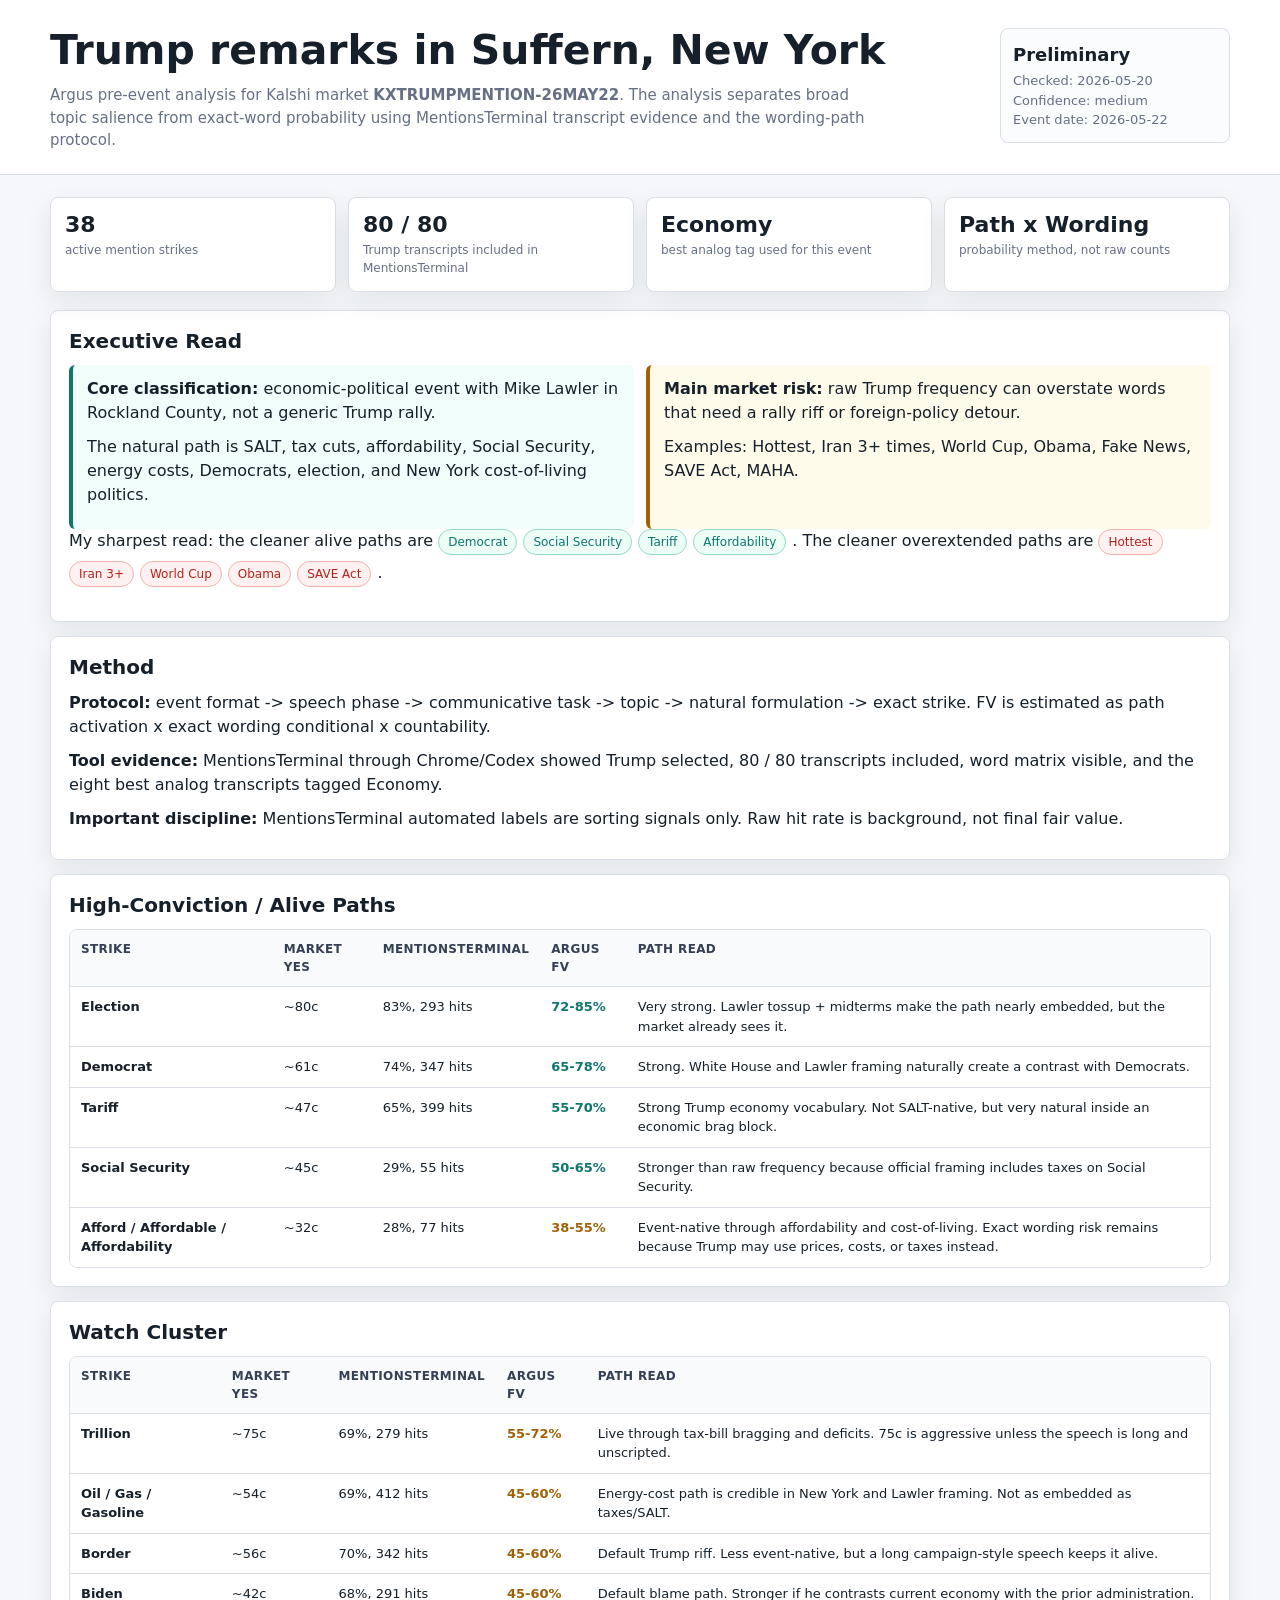
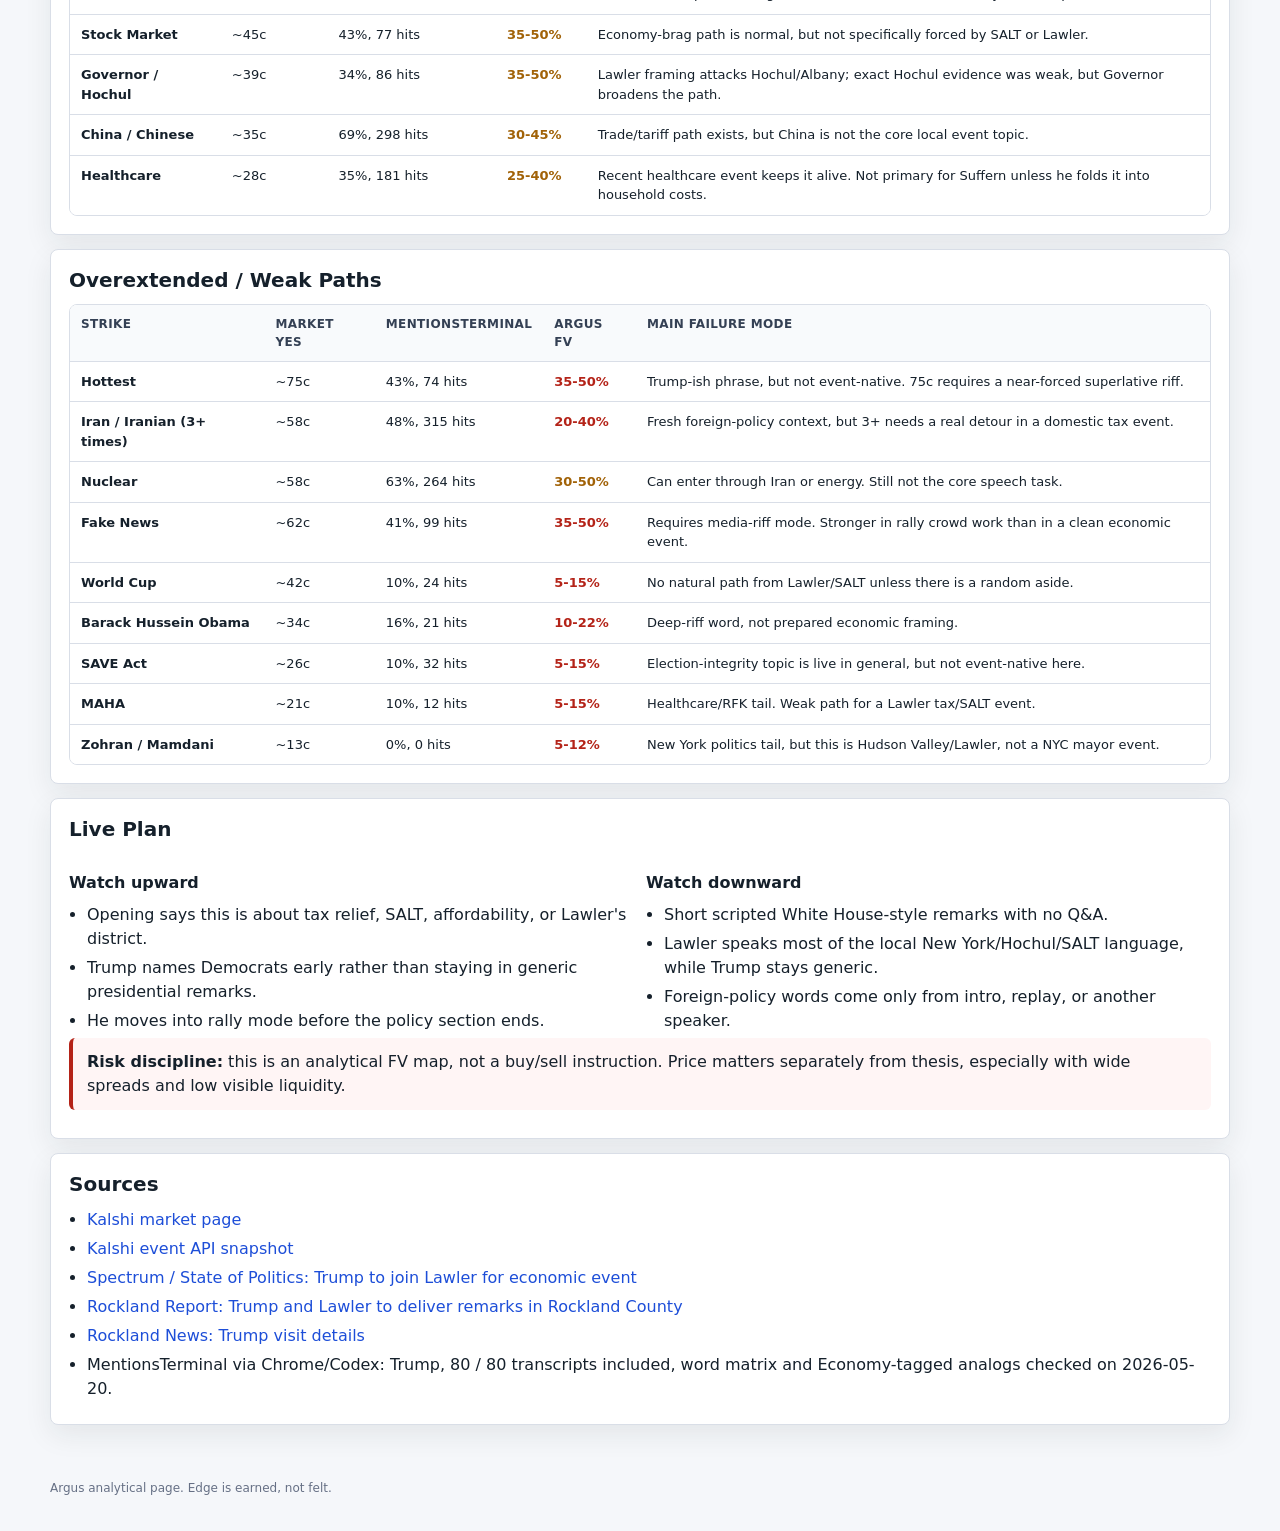
==== site/Trump/index.html @ b866eeb0 "Add Trump mention market analysis page" ====
<!doctype html>
<html lang="ru">
<head>
  <meta charset="utf-8" />
  <meta name="viewport" content="width=device-width, initial-scale=1" />
  <title>Argus - Trump Suffern Mention Market</title>
  <style>
    :root {
      --bg: #f5f7fa;
      --panel: #ffffff;
      --ink: #15202b;
      --muted: #667085;
      --line: #d9dee7;
      --soft: #edf2f7;
      --green: #0f766e;
      --red: #b42318;
      --amber: #a16207;
      --blue: #1d4ed8;
      --shadow: 0 10px 28px rgba(21, 32, 43, 0.08);
    }
    * { box-sizing: border-box; }
    body {
      margin: 0;
      background: var(--bg);
      color: var(--ink);
      font-family: Inter, ui-sans-serif, system-ui, -apple-system, BlinkMacSystemFont, "Segoe UI", sans-serif;
      line-height: 1.5;
    }
    header {
      border-bottom: 1px solid var(--line);
      background: #ffffff;
    }
    .wrap {
      width: min(1180px, calc(100% - 32px));
      margin: 0 auto;
    }
    .hero {
      padding: 28px 0 22px;
      display: grid;
      grid-template-columns: minmax(0, 1fr) auto;
      gap: 20px;
      align-items: start;
    }
    h1 {
      margin: 0;
      font-size: clamp(26px, 3.2vw, 42px);
      line-height: 1.08;
      letter-spacing: 0;
    }
    .subtitle {
      margin: 12px 0 0;
      color: var(--muted);
      max-width: 830px;
      font-size: 15px;
    }
    .stamp {
      min-width: 230px;
      border: 1px solid var(--line);
      border-radius: 8px;
      padding: 12px;
      background: #fbfcfe;
      font-size: 13px;
      color: var(--muted);
    }
    .stamp strong {
      display: block;
      color: var(--ink);
      font-size: 18px;
      margin-bottom: 3px;
    }
    main {
      padding: 22px 0 40px;
    }
    .grid {
      display: grid;
      grid-template-columns: repeat(4, minmax(0, 1fr));
      gap: 12px;
      margin-bottom: 18px;
    }
    .metric {
      background: var(--panel);
      border: 1px solid var(--line);
      border-radius: 8px;
      padding: 14px;
      box-shadow: var(--shadow);
      min-width: 0;
    }
    .metric strong {
      display: block;
      font-size: 22px;
      line-height: 1.15;
    }
    .metric span {
      display: block;
      margin-top: 4px;
      color: var(--muted);
      font-size: 12px;
    }
    section {
      background: var(--panel);
      border: 1px solid var(--line);
      border-radius: 8px;
      box-shadow: var(--shadow);
      padding: 18px;
      margin: 14px 0;
    }
    h2 {
      margin: 0 0 12px;
      font-size: 20px;
      line-height: 1.2;
      letter-spacing: 0;
    }
    h3 {
      margin: 18px 0 8px;
      font-size: 16px;
      letter-spacing: 0;
    }
    p { margin: 0 0 10px; }
    .read {
      display: grid;
      grid-template-columns: 1fr 1fr;
      gap: 12px;
    }
    .callout {
      border-left: 4px solid var(--green);
      background: #f0fdfa;
      padding: 12px 14px;
      border-radius: 6px;
    }
    .warning {
      border-left-color: var(--amber);
      background: #fffbeb;
    }
    .risk {
      border-left-color: var(--red);
      background: #fff5f5;
    }
    .tag {
      display: inline-flex;
      align-items: center;
      border-radius: 999px;
      border: 1px solid var(--line);
      background: #f8fafc;
      padding: 3px 9px;
      font-size: 12px;
      color: var(--muted);
      margin: 0 6px 6px 0;
      white-space: nowrap;
    }
    .tag.green { color: var(--green); border-color: #99d6cc; background: #ecfdf5; }
    .tag.red { color: var(--red); border-color: #f0b4ad; background: #fff1f1; }
    .tag.amber { color: var(--amber); border-color: #e6c56c; background: #fffbeb; }
    .table-wrap {
      overflow-x: auto;
      border: 1px solid var(--line);
      border-radius: 8px;
    }
    table {
      width: 100%;
      border-collapse: collapse;
      min-width: 860px;
      background: #fff;
    }
    th, td {
      padding: 10px 11px;
      border-bottom: 1px solid var(--line);
      text-align: left;
      vertical-align: top;
      font-size: 13px;
    }
    th {
      background: #f8fafc;
      color: #344054;
      font-size: 12px;
      text-transform: uppercase;
      letter-spacing: 0.03em;
    }
    tr:last-child td { border-bottom: 0; }
    .num { white-space: nowrap; font-variant-numeric: tabular-nums; }
    .status-strong { color: var(--green); font-weight: 700; }
    .status-watch { color: var(--amber); font-weight: 700; }
    .status-weak { color: var(--red); font-weight: 700; }
    ul {
      margin: 8px 0 0 18px;
      padding: 0;
    }
    li { margin: 5px 0; }
    a { color: var(--blue); text-decoration: none; }
    a:hover { text-decoration: underline; }
    footer {
      color: var(--muted);
      font-size: 12px;
      padding: 0 0 34px;
    }
    @media (max-width: 860px) {
      .hero, .read { grid-template-columns: 1fr; }
      .grid { grid-template-columns: repeat(2, minmax(0, 1fr)); }
      .stamp { min-width: 0; }
    }
    @media (max-width: 520px) {
      .wrap { width: min(100% - 22px, 1180px); }
      .grid { grid-template-columns: 1fr; }
      section { padding: 14px; }
      th, td { padding: 9px; }
    }
  </style>
</head>
<body>
  <header>
    <div class="wrap hero">
      <div>
        <h1>Trump remarks in Suffern, New York</h1>
        <p class="subtitle">Argus pre-event analysis for Kalshi market <strong>KXTRUMPMENTION-26MAY22</strong>. The analysis separates broad topic salience from exact-word probability using MentionsTerminal transcript evidence and the wording-path protocol.</p>
      </div>
      <div class="stamp">
        <strong>Preliminary</strong>
        Checked: 2026-05-20<br />
        Confidence: medium<br />
        Event date: 2026-05-22
      </div>
    </div>
  </header>

  <main class="wrap">
    <div class="grid">
      <div class="metric"><strong>38</strong><span>active mention strikes</span></div>
      <div class="metric"><strong>80 / 80</strong><span>Trump transcripts included in MentionsTerminal</span></div>
      <div class="metric"><strong>Economy</strong><span>best analog tag used for this event</span></div>
      <div class="metric"><strong>Path x Wording</strong><span>probability method, not raw counts</span></div>
    </div>

    <section>
      <h2>Executive Read</h2>
      <div class="read">
        <div class="callout">
          <p><strong>Core classification:</strong> economic-political event with Mike Lawler in Rockland County, not a generic Trump rally.</p>
          <p>The natural path is SALT, tax cuts, affordability, Social Security, energy costs, Democrats, election, and New York cost-of-living politics.</p>
        </div>
        <div class="callout warning">
          <p><strong>Main market risk:</strong> raw Trump frequency can overstate words that need a rally riff or foreign-policy detour.</p>
          <p>Examples: Hottest, Iran 3+ times, World Cup, Obama, Fake News, SAVE Act, MAHA.</p>
        </div>
      </div>
      <p>
        My sharpest read: the cleaner alive paths are <span class="tag green">Democrat</span><span class="tag green">Social Security</span><span class="tag green">Tariff</span><span class="tag green">Affordability</span>.
        The cleaner overextended paths are <span class="tag red">Hottest</span><span class="tag red">Iran 3+</span><span class="tag red">World Cup</span><span class="tag red">Obama</span><span class="tag red">SAVE Act</span>.
      </p>
    </section>

    <section>
      <h2>Method</h2>
      <p><strong>Protocol:</strong> event format -> speech phase -> communicative task -> topic -> natural formulation -> exact strike. FV is estimated as path activation x exact wording conditional x countability.</p>
      <p><strong>Tool evidence:</strong> MentionsTerminal through Chrome/Codex showed Trump selected, 80 / 80 transcripts included, word matrix visible, and the eight best analog transcripts tagged Economy.</p>
      <p><strong>Important discipline:</strong> MentionsTerminal automated labels are sorting signals only. Raw hit rate is background, not final fair value.</p>
    </section>

    <section>
      <h2>High-Conviction / Alive Paths</h2>
      <div class="table-wrap">
        <table>
          <thead>
            <tr>
              <th>Strike</th>
              <th>Market YES</th>
              <th>MentionsTerminal</th>
              <th>Argus FV</th>
              <th>Path read</th>
            </tr>
          </thead>
          <tbody>
            <tr>
              <td><strong>Election</strong></td>
              <td class="num">~80c</td>
              <td class="num">83%, 293 hits</td>
              <td class="num status-strong">72-85%</td>
              <td>Very strong. Lawler tossup + midterms make the path nearly embedded, but the market already sees it.</td>
            </tr>
            <tr>
              <td><strong>Democrat</strong></td>
              <td class="num">~61c</td>
              <td class="num">74%, 347 hits</td>
              <td class="num status-strong">65-78%</td>
              <td>Strong. White House and Lawler framing naturally create a contrast with Democrats.</td>
            </tr>
            <tr>
              <td><strong>Tariff</strong></td>
              <td class="num">~47c</td>
              <td class="num">65%, 399 hits</td>
              <td class="num status-strong">55-70%</td>
              <td>Strong Trump economy vocabulary. Not SALT-native, but very natural inside an economic brag block.</td>
            </tr>
            <tr>
              <td><strong>Social Security</strong></td>
              <td class="num">~45c</td>
              <td class="num">29%, 55 hits</td>
              <td class="num status-strong">50-65%</td>
              <td>Stronger than raw frequency because official framing includes taxes on Social Security.</td>
            </tr>
            <tr>
              <td><strong>Afford / Affordable / Affordability</strong></td>
              <td class="num">~32c</td>
              <td class="num">28%, 77 hits</td>
              <td class="num status-watch">38-55%</td>
              <td>Event-native through affordability and cost-of-living. Exact wording risk remains because Trump may use prices, costs, or taxes instead.</td>
            </tr>
          </tbody>
        </table>
      </div>
    </section>

    <section>
      <h2>Watch Cluster</h2>
      <div class="table-wrap">
        <table>
          <thead>
            <tr>
              <th>Strike</th>
              <th>Market YES</th>
              <th>MentionsTerminal</th>
              <th>Argus FV</th>
              <th>Path read</th>
            </tr>
          </thead>
          <tbody>
            <tr>
              <td><strong>Trillion</strong></td>
              <td class="num">~75c</td>
              <td class="num">69%, 279 hits</td>
              <td class="num status-watch">55-72%</td>
              <td>Live through tax-bill bragging and deficits. 75c is aggressive unless the speech is long and unscripted.</td>
            </tr>
            <tr>
              <td><strong>Oil / Gas / Gasoline</strong></td>
              <td class="num">~54c</td>
              <td class="num">69%, 412 hits</td>
              <td class="num status-watch">45-60%</td>
              <td>Energy-cost path is credible in New York and Lawler framing. Not as embedded as taxes/SALT.</td>
            </tr>
            <tr>
              <td><strong>Border</strong></td>
              <td class="num">~56c</td>
              <td class="num">70%, 342 hits</td>
              <td class="num status-watch">45-60%</td>
              <td>Default Trump riff. Less event-native, but a long campaign-style speech keeps it alive.</td>
            </tr>
            <tr>
              <td><strong>Biden</strong></td>
              <td class="num">~42c</td>
              <td class="num">68%, 291 hits</td>
              <td class="num status-watch">45-60%</td>
              <td>Default blame path. Stronger if he contrasts current economy with the prior administration.</td>
            </tr>
            <tr>
              <td><strong>Stock Market</strong></td>
              <td class="num">~45c</td>
              <td class="num">43%, 77 hits</td>
              <td class="num status-watch">35-50%</td>
              <td>Economy-brag path is normal, but not specifically forced by SALT or Lawler.</td>
            </tr>
            <tr>
              <td><strong>Governor / Hochul</strong></td>
              <td class="num">~39c</td>
              <td class="num">34%, 86 hits</td>
              <td class="num status-watch">35-50%</td>
              <td>Lawler framing attacks Hochul/Albany; exact Hochul evidence was weak, but Governor broadens the path.</td>
            </tr>
            <tr>
              <td><strong>China / Chinese</strong></td>
              <td class="num">~35c</td>
              <td class="num">69%, 298 hits</td>
              <td class="num status-watch">30-45%</td>
              <td>Trade/tariff path exists, but China is not the core local event topic.</td>
            </tr>
            <tr>
              <td><strong>Healthcare</strong></td>
              <td class="num">~28c</td>
              <td class="num">35%, 181 hits</td>
              <td class="num status-watch">25-40%</td>
              <td>Recent healthcare event keeps it alive. Not primary for Suffern unless he folds it into household costs.</td>
            </tr>
          </tbody>
        </table>
      </div>
    </section>

    <section>
      <h2>Overextended / Weak Paths</h2>
      <div class="table-wrap">
        <table>
          <thead>
            <tr>
              <th>Strike</th>
              <th>Market YES</th>
              <th>MentionsTerminal</th>
              <th>Argus FV</th>
              <th>Main failure mode</th>
            </tr>
          </thead>
          <tbody>
            <tr>
              <td><strong>Hottest</strong></td>
              <td class="num">~75c</td>
              <td class="num">43%, 74 hits</td>
              <td class="num status-weak">35-50%</td>
              <td>Trump-ish phrase, but not event-native. 75c requires a near-forced superlative riff.</td>
            </tr>
            <tr>
              <td><strong>Iran / Iranian (3+ times)</strong></td>
              <td class="num">~58c</td>
              <td class="num">48%, 315 hits</td>
              <td class="num status-weak">20-40%</td>
              <td>Fresh foreign-policy context, but 3+ needs a real detour in a domestic tax event.</td>
            </tr>
            <tr>
              <td><strong>Nuclear</strong></td>
              <td class="num">~58c</td>
              <td class="num">63%, 264 hits</td>
              <td class="num status-watch">30-50%</td>
              <td>Can enter through Iran or energy. Still not the core speech task.</td>
            </tr>
            <tr>
              <td><strong>Fake News</strong></td>
              <td class="num">~62c</td>
              <td class="num">41%, 99 hits</td>
              <td class="num status-weak">35-50%</td>
              <td>Requires media-riff mode. Stronger in rally crowd work than in a clean economic event.</td>
            </tr>
            <tr>
              <td><strong>World Cup</strong></td>
              <td class="num">~42c</td>
              <td class="num">10%, 24 hits</td>
              <td class="num status-weak">5-15%</td>
              <td>No natural path from Lawler/SALT unless there is a random aside.</td>
            </tr>
            <tr>
              <td><strong>Barack Hussein Obama</strong></td>
              <td class="num">~34c</td>
              <td class="num">16%, 21 hits</td>
              <td class="num status-weak">10-22%</td>
              <td>Deep-riff word, not prepared economic framing.</td>
            </tr>
            <tr>
              <td><strong>SAVE Act</strong></td>
              <td class="num">~26c</td>
              <td class="num">10%, 32 hits</td>
              <td class="num status-weak">5-15%</td>
              <td>Election-integrity topic is live in general, but not event-native here.</td>
            </tr>
            <tr>
              <td><strong>MAHA</strong></td>
              <td class="num">~21c</td>
              <td class="num">10%, 12 hits</td>
              <td class="num status-weak">5-15%</td>
              <td>Healthcare/RFK tail. Weak path for a Lawler tax/SALT event.</td>
            </tr>
            <tr>
              <td><strong>Zohran / Mamdani</strong></td>
              <td class="num">~13c</td>
              <td class="num">0%, 0 hits</td>
              <td class="num status-weak">5-12%</td>
              <td>New York politics tail, but this is Hudson Valley/Lawler, not a NYC mayor event.</td>
            </tr>
          </tbody>
        </table>
      </div>
    </section>

    <section>
      <h2>Live Plan</h2>
      <div class="read">
        <div>
          <h3>Watch upward</h3>
          <ul>
            <li>Opening says this is about tax relief, SALT, affordability, or Lawler's district.</li>
            <li>Trump names Democrats early rather than staying in generic presidential remarks.</li>
            <li>He moves into rally mode before the policy section ends.</li>
          </ul>
        </div>
        <div>
          <h3>Watch downward</h3>
          <ul>
            <li>Short scripted White House-style remarks with no Q&amp;A.</li>
            <li>Lawler speaks most of the local New York/Hochul/SALT language, while Trump stays generic.</li>
            <li>Foreign-policy words come only from intro, replay, or another speaker.</li>
          </ul>
        </div>
      </div>
      <p class="callout risk"><strong>Risk discipline:</strong> this is an analytical FV map, not a buy/sell instruction. Price matters separately from thesis, especially with wide spreads and low visible liquidity.</p>
    </section>

    <section>
      <h2>Sources</h2>
      <ul>
        <li><a href="https://kalshi.com/markets/kxtrumpmention/what-will-trump-say/kxtrumpmention-26may22">Kalshi market page</a></li>
        <li><a href="https://external-api.kalshi.com/trade-api/v2/events/KXTRUMPMENTION-26MAY22?with_nested_markets=true">Kalshi event API snapshot</a></li>
        <li><a href="https://spectrumlocalnews.com/nys/hudson-valley/politics/2026/05/19/trump-to-join-rep--mike-lawler-for-economic-event-friday">Spectrum / State of Politics: Trump to join Lawler for economic event</a></li>
        <li><a href="https://rocklandreport.com/president-donald-trump-and-rep-mike-lawler-to-deliver-remarks-in-rockland-county-on-may-22/">Rockland Report: Trump and Lawler to deliver remarks in Rockland County</a></li>
        <li><a href="https://rocklandnews.com/trump-to-visit-rockland-county-friday/">Rockland News: Trump visit details</a></li>
        <li>MentionsTerminal via Chrome/Codex: Trump, 80 / 80 transcripts included, word matrix and Economy-tagged analogs checked on 2026-05-20.</li>
      </ul>
    </section>
  </main>

  <footer class="wrap">
    Argus analytical page. Edge is earned, not felt.
  </footer>
</body>
</html>
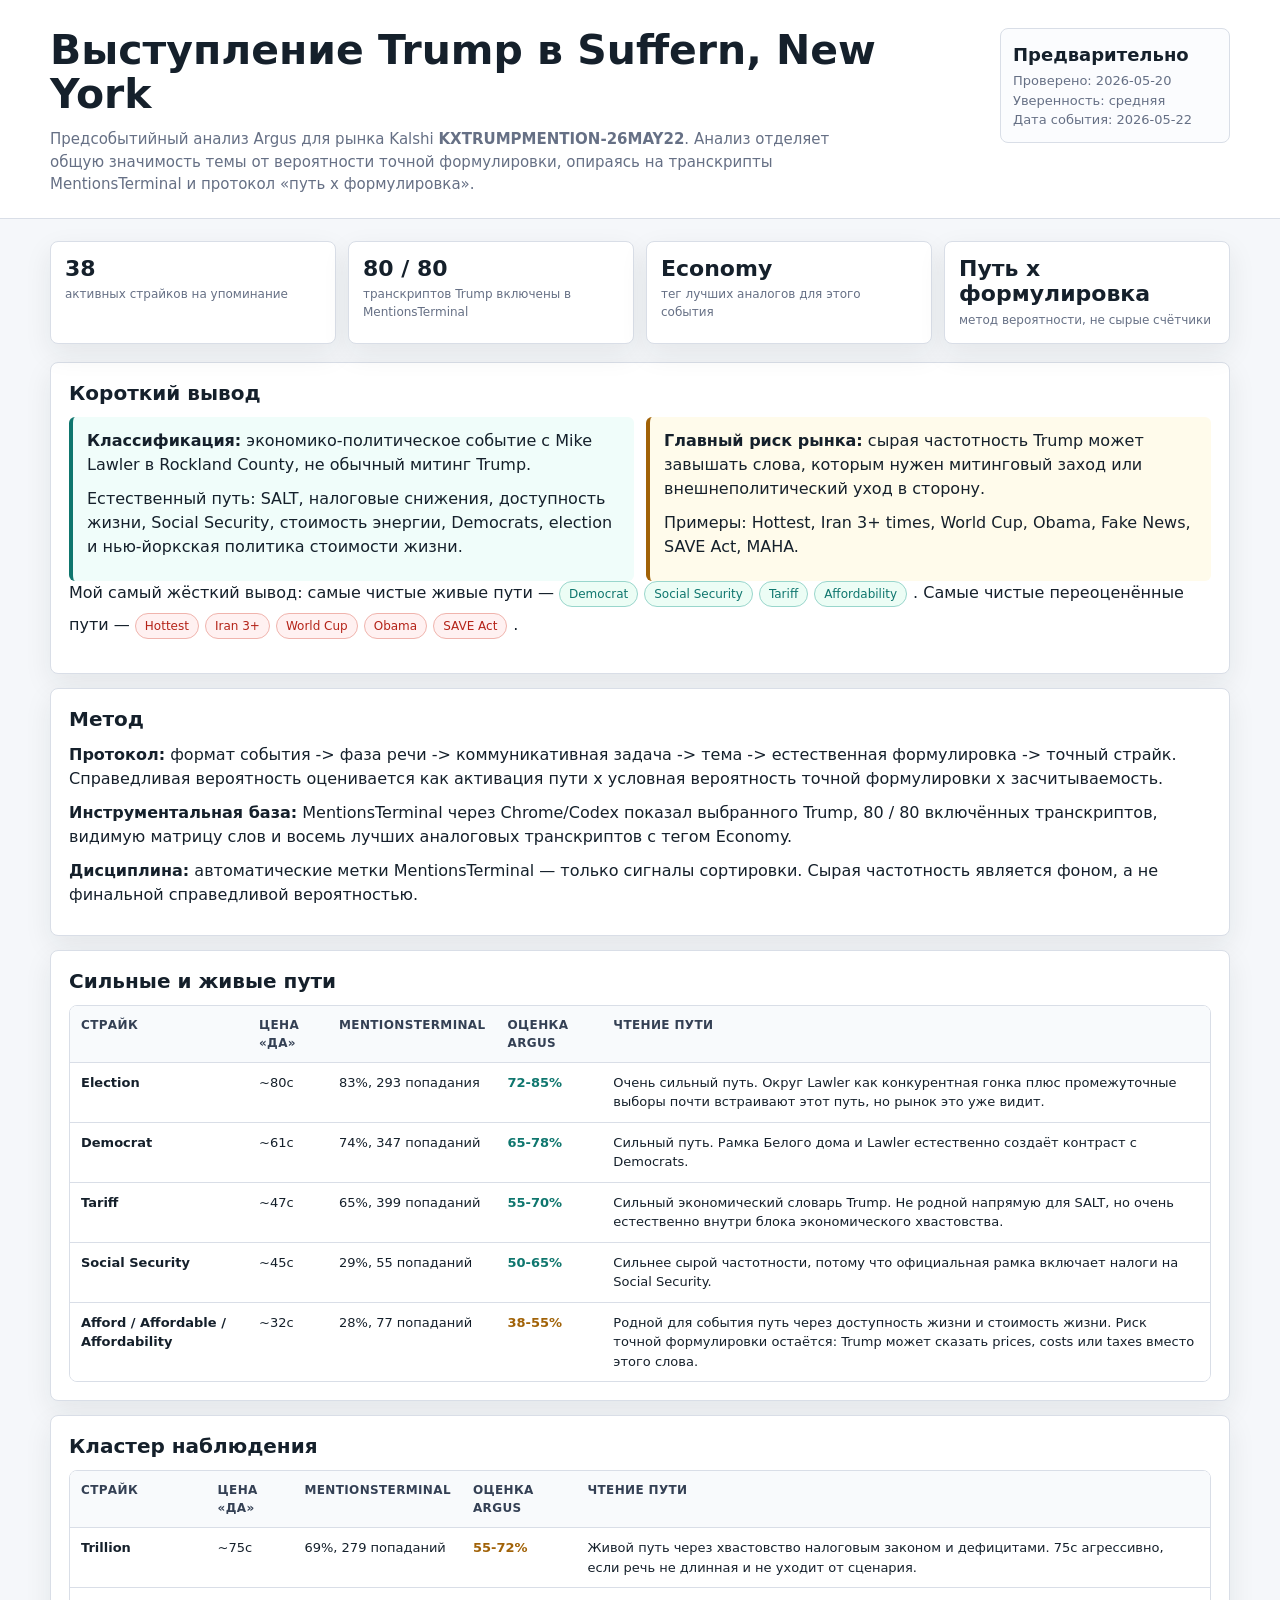
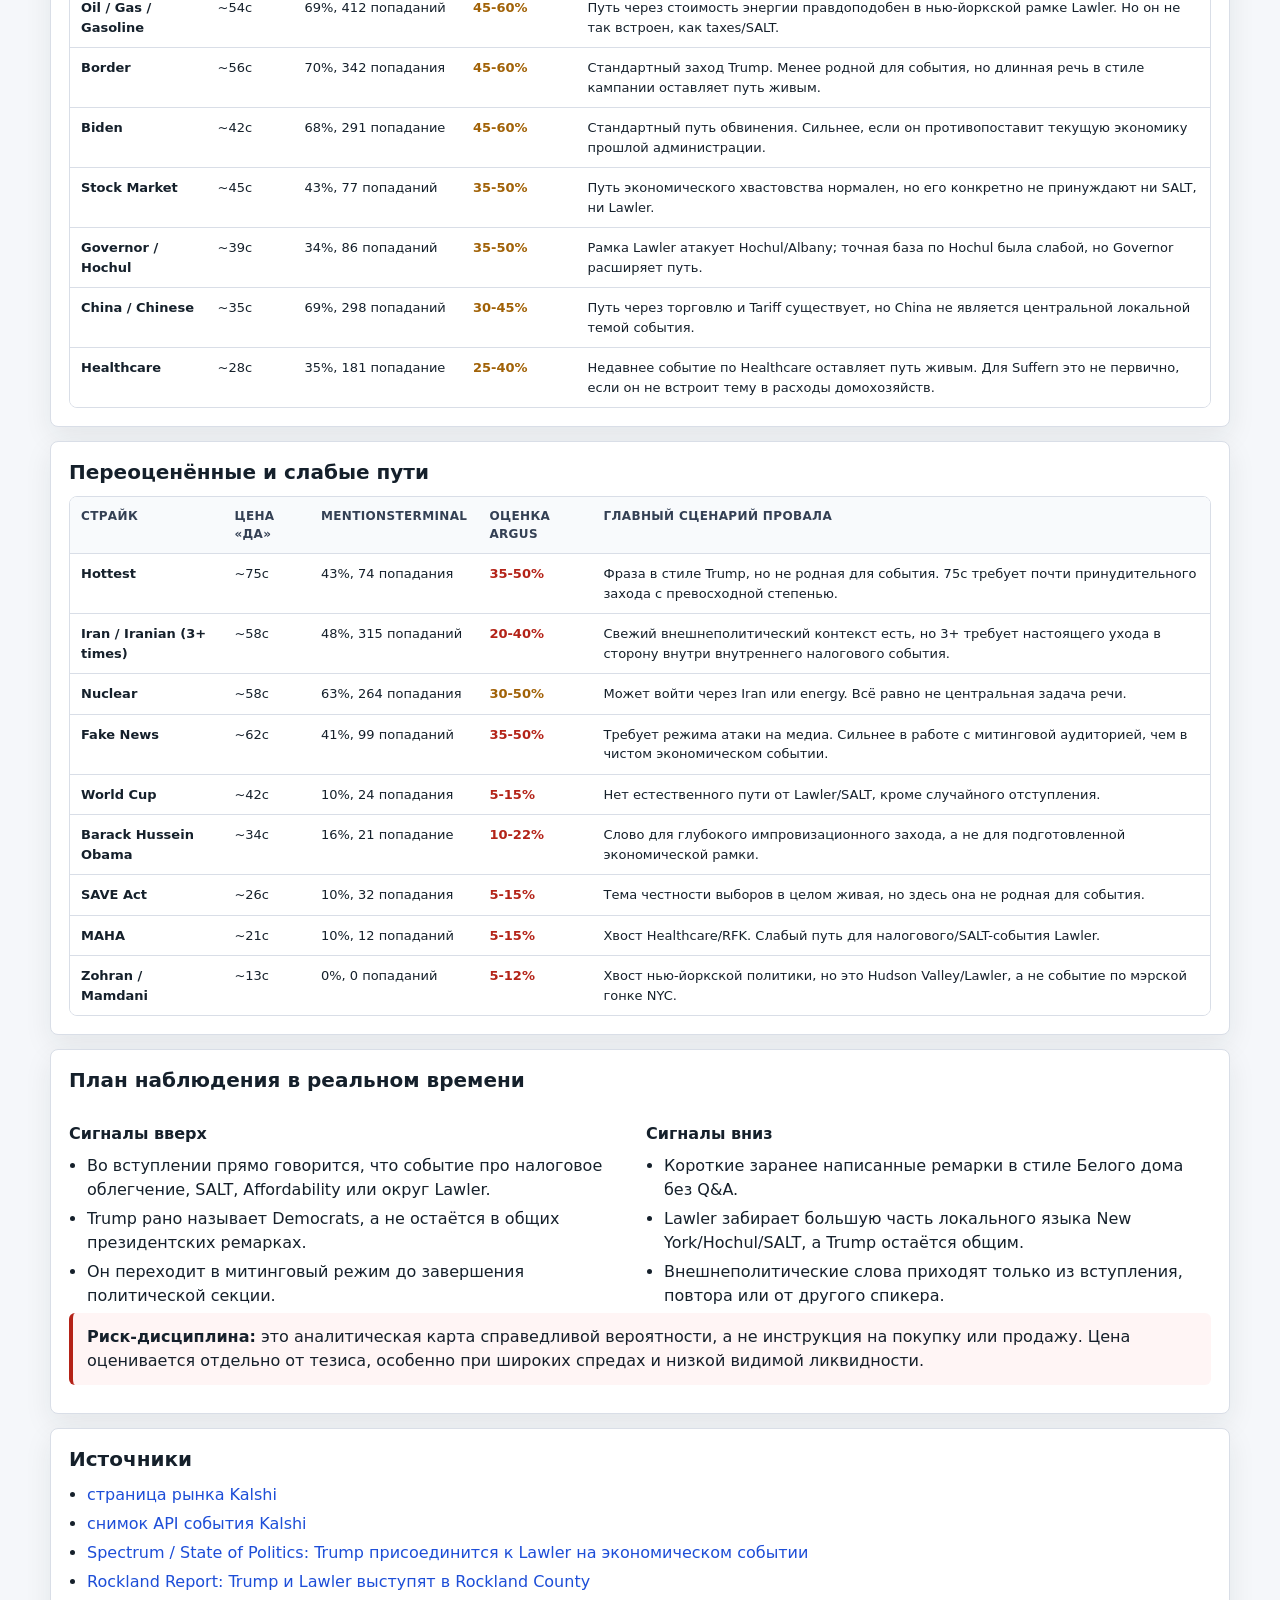
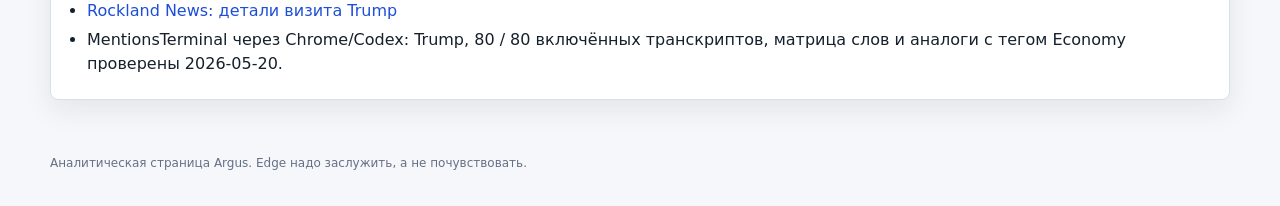
==== commit ed8d65a5: "Localize Trump analysis page to Russian" ====
--- a/site/Trump/index.html
+++ b/site/Trump/index.html
@@ -3,7 +3,7 @@
 <head>
   <meta charset="utf-8" />
   <meta name="viewport" content="width=device-width, initial-scale=1" />
-  <title>Argus - Trump Suffern Mention Market</title>
+  <title>Argus - рынок упоминаний Trump Suffern</title>
   <style>
     :root {
       --bg: #f5f7fa;
@@ -209,99 +209,99 @@
   <header>
     <div class="wrap hero">
       <div>
-        <h1>Trump remarks in Suffern, New York</h1>
-        <p class="subtitle">Argus pre-event analysis for Kalshi market <strong>KXTRUMPMENTION-26MAY22</strong>. The analysis separates broad topic salience from exact-word probability using MentionsTerminal transcript evidence and the wording-path protocol.</p>
+        <h1>Выступление Trump в Suffern, New York</h1>
+        <p class="subtitle">Предсобытийный анализ Argus для рынка Kalshi <strong>KXTRUMPMENTION-26MAY22</strong>. Анализ отделяет общую значимость темы от вероятности точной формулировки, опираясь на транскрипты MentionsTerminal и протокол «путь x формулировка».</p>
       </div>
       <div class="stamp">
-        <strong>Preliminary</strong>
-        Checked: 2026-05-20<br />
-        Confidence: medium<br />
-        Event date: 2026-05-22
+        <strong>Предварительно</strong>
+        Проверено: 2026-05-20<br />
+        Уверенность: средняя<br />
+        Дата события: 2026-05-22
       </div>
     </div>
   </header>
 
   <main class="wrap">
     <div class="grid">
-      <div class="metric"><strong>38</strong><span>active mention strikes</span></div>
-      <div class="metric"><strong>80 / 80</strong><span>Trump transcripts included in MentionsTerminal</span></div>
-      <div class="metric"><strong>Economy</strong><span>best analog tag used for this event</span></div>
-      <div class="metric"><strong>Path x Wording</strong><span>probability method, not raw counts</span></div>
+      <div class="metric"><strong>38</strong><span>активных страйков на упоминание</span></div>
+      <div class="metric"><strong>80 / 80</strong><span>транскриптов Trump включены в MentionsTerminal</span></div>
+      <div class="metric"><strong>Economy</strong><span>тег лучших аналогов для этого события</span></div>
+      <div class="metric"><strong>Путь x формулировка</strong><span>метод вероятности, не сырые счётчики</span></div>
     </div>
 
     <section>
-      <h2>Executive Read</h2>
+      <h2>Короткий вывод</h2>
       <div class="read">
         <div class="callout">
-          <p><strong>Core classification:</strong> economic-political event with Mike Lawler in Rockland County, not a generic Trump rally.</p>
-          <p>The natural path is SALT, tax cuts, affordability, Social Security, energy costs, Democrats, election, and New York cost-of-living politics.</p>
+          <p><strong>Классификация:</strong> экономико-политическое событие с Mike Lawler в Rockland County, не обычный митинг Trump.</p>
+          <p>Естественный путь: SALT, налоговые снижения, доступность жизни, Social Security, стоимость энергии, Democrats, election и нью-йоркская политика стоимости жизни.</p>
         </div>
         <div class="callout warning">
-          <p><strong>Main market risk:</strong> raw Trump frequency can overstate words that need a rally riff or foreign-policy detour.</p>
-          <p>Examples: Hottest, Iran 3+ times, World Cup, Obama, Fake News, SAVE Act, MAHA.</p>
+          <p><strong>Главный риск рынка:</strong> сырая частотность Trump может завышать слова, которым нужен митинговый заход или внешнеполитический уход в сторону.</p>
+          <p>Примеры: Hottest, Iran 3+ times, World Cup, Obama, Fake News, SAVE Act, MAHA.</p>
         </div>
       </div>
       <p>
-        My sharpest read: the cleaner alive paths are <span class="tag green">Democrat</span><span class="tag green">Social Security</span><span class="tag green">Tariff</span><span class="tag green">Affordability</span>.
-        The cleaner overextended paths are <span class="tag red">Hottest</span><span class="tag red">Iran 3+</span><span class="tag red">World Cup</span><span class="tag red">Obama</span><span class="tag red">SAVE Act</span>.
+        Мой самый жёсткий вывод: самые чистые живые пути — <span class="tag green">Democrat</span><span class="tag green">Social Security</span><span class="tag green">Tariff</span><span class="tag green">Affordability</span>.
+        Самые чистые переоценённые пути — <span class="tag red">Hottest</span><span class="tag red">Iran 3+</span><span class="tag red">World Cup</span><span class="tag red">Obama</span><span class="tag red">SAVE Act</span>.
       </p>
     </section>
 
     <section>
-      <h2>Method</h2>
-      <p><strong>Protocol:</strong> event format -> speech phase -> communicative task -> topic -> natural formulation -> exact strike. FV is estimated as path activation x exact wording conditional x countability.</p>
-      <p><strong>Tool evidence:</strong> MentionsTerminal through Chrome/Codex showed Trump selected, 80 / 80 transcripts included, word matrix visible, and the eight best analog transcripts tagged Economy.</p>
-      <p><strong>Important discipline:</strong> MentionsTerminal automated labels are sorting signals only. Raw hit rate is background, not final fair value.</p>
-    </section>
-
-    <section>
-      <h2>High-Conviction / Alive Paths</h2>
+      <h2>Метод</h2>
+      <p><strong>Протокол:</strong> формат события -> фаза речи -> коммуникативная задача -> тема -> естественная формулировка -> точный страйк. Справедливая вероятность оценивается как активация пути x условная вероятность точной формулировки x засчитываемость.</p>
+      <p><strong>Инструментальная база:</strong> MentionsTerminal через Chrome/Codex показал выбранного Trump, 80 / 80 включённых транскриптов, видимую матрицу слов и восемь лучших аналоговых транскриптов с тегом Economy.</p>
+      <p><strong>Дисциплина:</strong> автоматические метки MentionsTerminal — только сигналы сортировки. Сырая частотность является фоном, а не финальной справедливой вероятностью.</p>
+    </section>
+
+    <section>
+      <h2>Сильные и живые пути</h2>
       <div class="table-wrap">
         <table>
           <thead>
             <tr>
-              <th>Strike</th>
-              <th>Market YES</th>
+              <th>Страйк</th>
+              <th>Цена «Да»</th>
               <th>MentionsTerminal</th>
-              <th>Argus FV</th>
-              <th>Path read</th>
+              <th>Оценка Argus</th>
+              <th>Чтение пути</th>
             </tr>
           </thead>
           <tbody>
             <tr>
               <td><strong>Election</strong></td>
               <td class="num">~80c</td>
-              <td class="num">83%, 293 hits</td>
+              <td class="num">83%, 293 попадания</td>
               <td class="num status-strong">72-85%</td>
-              <td>Very strong. Lawler tossup + midterms make the path nearly embedded, but the market already sees it.</td>
+              <td>Очень сильный путь. Округ Lawler как конкурентная гонка плюс промежуточные выборы почти встраивают этот путь, но рынок это уже видит.</td>
             </tr>
             <tr>
               <td><strong>Democrat</strong></td>
               <td class="num">~61c</td>
-              <td class="num">74%, 347 hits</td>
+              <td class="num">74%, 347 попаданий</td>
               <td class="num status-strong">65-78%</td>
-              <td>Strong. White House and Lawler framing naturally create a contrast with Democrats.</td>
+              <td>Сильный путь. Рамка Белого дома и Lawler естественно создаёт контраст с Democrats.</td>
             </tr>
             <tr>
               <td><strong>Tariff</strong></td>
               <td class="num">~47c</td>
-              <td class="num">65%, 399 hits</td>
+              <td class="num">65%, 399 попаданий</td>
               <td class="num status-strong">55-70%</td>
-              <td>Strong Trump economy vocabulary. Not SALT-native, but very natural inside an economic brag block.</td>
+              <td>Сильный экономический словарь Trump. Не родной напрямую для SALT, но очень естественно внутри блока экономического хвастовства.</td>
             </tr>
             <tr>
               <td><strong>Social Security</strong></td>
               <td class="num">~45c</td>
-              <td class="num">29%, 55 hits</td>
+              <td class="num">29%, 55 попаданий</td>
               <td class="num status-strong">50-65%</td>
-              <td>Stronger than raw frequency because official framing includes taxes on Social Security.</td>
+              <td>Сильнее сырой частотности, потому что официальная рамка включает налоги на Social Security.</td>
             </tr>
             <tr>
               <td><strong>Afford / Affordable / Affordability</strong></td>
               <td class="num">~32c</td>
-              <td class="num">28%, 77 hits</td>
+              <td class="num">28%, 77 попаданий</td>
               <td class="num status-watch">38-55%</td>
-              <td>Event-native through affordability and cost-of-living. Exact wording risk remains because Trump may use prices, costs, or taxes instead.</td>
+              <td>Родной для события путь через доступность жизни и стоимость жизни. Риск точной формулировки остаётся: Trump может сказать prices, costs или taxes вместо этого слова.</td>
             </tr>
           </tbody>
         </table>
@@ -309,74 +309,74 @@
     </section>
 
     <section>
-      <h2>Watch Cluster</h2>
+      <h2>Кластер наблюдения</h2>
       <div class="table-wrap">
         <table>
           <thead>
             <tr>
-              <th>Strike</th>
-              <th>Market YES</th>
+              <th>Страйк</th>
+              <th>Цена «Да»</th>
               <th>MentionsTerminal</th>
-              <th>Argus FV</th>
-              <th>Path read</th>
+              <th>Оценка Argus</th>
+              <th>Чтение пути</th>
             </tr>
           </thead>
           <tbody>
             <tr>
               <td><strong>Trillion</strong></td>
               <td class="num">~75c</td>
-              <td class="num">69%, 279 hits</td>
+              <td class="num">69%, 279 попаданий</td>
               <td class="num status-watch">55-72%</td>
-              <td>Live through tax-bill bragging and deficits. 75c is aggressive unless the speech is long and unscripted.</td>
+              <td>Живой путь через хвастовство налоговым законом и дефицитами. 75c агрессивно, если речь не длинная и не уходит от сценария.</td>
             </tr>
             <tr>
               <td><strong>Oil / Gas / Gasoline</strong></td>
               <td class="num">~54c</td>
-              <td class="num">69%, 412 hits</td>
+              <td class="num">69%, 412 попаданий</td>
               <td class="num status-watch">45-60%</td>
-              <td>Energy-cost path is credible in New York and Lawler framing. Not as embedded as taxes/SALT.</td>
+              <td>Путь через стоимость энергии правдоподобен в нью-йоркской рамке Lawler. Но он не так встроен, как taxes/SALT.</td>
             </tr>
             <tr>
               <td><strong>Border</strong></td>
               <td class="num">~56c</td>
-              <td class="num">70%, 342 hits</td>
+              <td class="num">70%, 342 попадания</td>
               <td class="num status-watch">45-60%</td>
-              <td>Default Trump riff. Less event-native, but a long campaign-style speech keeps it alive.</td>
+              <td>Стандартный заход Trump. Менее родной для события, но длинная речь в стиле кампании оставляет путь живым.</td>
             </tr>
             <tr>
               <td><strong>Biden</strong></td>
               <td class="num">~42c</td>
-              <td class="num">68%, 291 hits</td>
+              <td class="num">68%, 291 попадание</td>
               <td class="num status-watch">45-60%</td>
-              <td>Default blame path. Stronger if he contrasts current economy with the prior administration.</td>
+              <td>Стандартный путь обвинения. Сильнее, если он противопоставит текущую экономику прошлой администрации.</td>
             </tr>
             <tr>
               <td><strong>Stock Market</strong></td>
               <td class="num">~45c</td>
-              <td class="num">43%, 77 hits</td>
+              <td class="num">43%, 77 попаданий</td>
               <td class="num status-watch">35-50%</td>
-              <td>Economy-brag path is normal, but not specifically forced by SALT or Lawler.</td>
+              <td>Путь экономического хвастовства нормален, но его конкретно не принуждают ни SALT, ни Lawler.</td>
             </tr>
             <tr>
               <td><strong>Governor / Hochul</strong></td>
               <td class="num">~39c</td>
-              <td class="num">34%, 86 hits</td>
+              <td class="num">34%, 86 попаданий</td>
               <td class="num status-watch">35-50%</td>
-              <td>Lawler framing attacks Hochul/Albany; exact Hochul evidence was weak, but Governor broadens the path.</td>
+              <td>Рамка Lawler атакует Hochul/Albany; точная база по Hochul была слабой, но Governor расширяет путь.</td>
             </tr>
             <tr>
               <td><strong>China / Chinese</strong></td>
               <td class="num">~35c</td>
-              <td class="num">69%, 298 hits</td>
+              <td class="num">69%, 298 попаданий</td>
               <td class="num status-watch">30-45%</td>
-              <td>Trade/tariff path exists, but China is not the core local event topic.</td>
+              <td>Путь через торговлю и Tariff существует, но China не является центральной локальной темой события.</td>
             </tr>
             <tr>
               <td><strong>Healthcare</strong></td>
               <td class="num">~28c</td>
-              <td class="num">35%, 181 hits</td>
+              <td class="num">35%, 181 попадание</td>
               <td class="num status-watch">25-40%</td>
-              <td>Recent healthcare event keeps it alive. Not primary for Suffern unless he folds it into household costs.</td>
+              <td>Недавнее событие по Healthcare оставляет путь живым. Для Suffern это не первично, если он не встроит тему в расходы домохозяйств.</td>
             </tr>
           </tbody>
         </table>
@@ -384,81 +384,81 @@
     </section>
 
     <section>
-      <h2>Overextended / Weak Paths</h2>
+      <h2>Переоценённые и слабые пути</h2>
       <div class="table-wrap">
         <table>
           <thead>
             <tr>
-              <th>Strike</th>
-              <th>Market YES</th>
+              <th>Страйк</th>
+              <th>Цена «Да»</th>
               <th>MentionsTerminal</th>
-              <th>Argus FV</th>
-              <th>Main failure mode</th>
+              <th>Оценка Argus</th>
+              <th>Главный сценарий провала</th>
             </tr>
           </thead>
           <tbody>
             <tr>
               <td><strong>Hottest</strong></td>
               <td class="num">~75c</td>
-              <td class="num">43%, 74 hits</td>
+              <td class="num">43%, 74 попадания</td>
               <td class="num status-weak">35-50%</td>
-              <td>Trump-ish phrase, but not event-native. 75c requires a near-forced superlative riff.</td>
+              <td>Фраза в стиле Trump, но не родная для события. 75c требует почти принудительного захода с превосходной степенью.</td>
             </tr>
             <tr>
               <td><strong>Iran / Iranian (3+ times)</strong></td>
               <td class="num">~58c</td>
-              <td class="num">48%, 315 hits</td>
+              <td class="num">48%, 315 попаданий</td>
               <td class="num status-weak">20-40%</td>
-              <td>Fresh foreign-policy context, but 3+ needs a real detour in a domestic tax event.</td>
+              <td>Свежий внешнеполитический контекст есть, но 3+ требует настоящего ухода в сторону внутри внутреннего налогового события.</td>
             </tr>
             <tr>
               <td><strong>Nuclear</strong></td>
               <td class="num">~58c</td>
-              <td class="num">63%, 264 hits</td>
+              <td class="num">63%, 264 попадания</td>
               <td class="num status-watch">30-50%</td>
-              <td>Can enter through Iran or energy. Still not the core speech task.</td>
+              <td>Может войти через Iran или energy. Всё равно не центральная задача речи.</td>
             </tr>
             <tr>
               <td><strong>Fake News</strong></td>
               <td class="num">~62c</td>
-              <td class="num">41%, 99 hits</td>
+              <td class="num">41%, 99 попаданий</td>
               <td class="num status-weak">35-50%</td>
-              <td>Requires media-riff mode. Stronger in rally crowd work than in a clean economic event.</td>
+              <td>Требует режима атаки на медиа. Сильнее в работе с митинговой аудиторией, чем в чистом экономическом событии.</td>
             </tr>
             <tr>
               <td><strong>World Cup</strong></td>
               <td class="num">~42c</td>
-              <td class="num">10%, 24 hits</td>
+              <td class="num">10%, 24 попадания</td>
               <td class="num status-weak">5-15%</td>
-              <td>No natural path from Lawler/SALT unless there is a random aside.</td>
+              <td>Нет естественного пути от Lawler/SALT, кроме случайного отступления.</td>
             </tr>
             <tr>
               <td><strong>Barack Hussein Obama</strong></td>
               <td class="num">~34c</td>
-              <td class="num">16%, 21 hits</td>
+              <td class="num">16%, 21 попадание</td>
               <td class="num status-weak">10-22%</td>
-              <td>Deep-riff word, not prepared economic framing.</td>
+              <td>Слово для глубокого импровизационного захода, а не для подготовленной экономической рамки.</td>
             </tr>
             <tr>
               <td><strong>SAVE Act</strong></td>
               <td class="num">~26c</td>
-              <td class="num">10%, 32 hits</td>
+              <td class="num">10%, 32 попадания</td>
               <td class="num status-weak">5-15%</td>
-              <td>Election-integrity topic is live in general, but not event-native here.</td>
+              <td>Тема честности выборов в целом живая, но здесь она не родная для события.</td>
             </tr>
             <tr>
               <td><strong>MAHA</strong></td>
               <td class="num">~21c</td>
-              <td class="num">10%, 12 hits</td>
+              <td class="num">10%, 12 попаданий</td>
               <td class="num status-weak">5-15%</td>
-              <td>Healthcare/RFK tail. Weak path for a Lawler tax/SALT event.</td>
+              <td>Хвост Healthcare/RFK. Слабый путь для налогового/SALT-события Lawler.</td>
             </tr>
             <tr>
               <td><strong>Zohran / Mamdani</strong></td>
               <td class="num">~13c</td>
-              <td class="num">0%, 0 hits</td>
+              <td class="num">0%, 0 попаданий</td>
               <td class="num status-weak">5-12%</td>
-              <td>New York politics tail, but this is Hudson Valley/Lawler, not a NYC mayor event.</td>
+              <td>Хвост нью-йоркской политики, но это Hudson Valley/Lawler, а не событие по мэрской гонке NYC.</td>
             </tr>
           </tbody>
         </table>
@@ -466,43 +466,43 @@
     </section>
 
     <section>
-      <h2>Live Plan</h2>
+      <h2>План наблюдения в реальном времени</h2>
       <div class="read">
         <div>
-          <h3>Watch upward</h3>
+          <h3>Сигналы вверх</h3>
           <ul>
-            <li>Opening says this is about tax relief, SALT, affordability, or Lawler's district.</li>
-            <li>Trump names Democrats early rather than staying in generic presidential remarks.</li>
-            <li>He moves into rally mode before the policy section ends.</li>
+            <li>Во вступлении прямо говорится, что событие про налоговое облегчение, SALT, Affordability или округ Lawler.</li>
+            <li>Trump рано называет Democrats, а не остаётся в общих президентских ремарках.</li>
+            <li>Он переходит в митинговый режим до завершения политической секции.</li>
           </ul>
         </div>
         <div>
-          <h3>Watch downward</h3>
+          <h3>Сигналы вниз</h3>
           <ul>
-            <li>Short scripted White House-style remarks with no Q&amp;A.</li>
-            <li>Lawler speaks most of the local New York/Hochul/SALT language, while Trump stays generic.</li>
-            <li>Foreign-policy words come only from intro, replay, or another speaker.</li>
+            <li>Короткие заранее написанные ремарки в стиле Белого дома без Q&amp;A.</li>
+            <li>Lawler забирает большую часть локального языка New York/Hochul/SALT, а Trump остаётся общим.</li>
+            <li>Внешнеполитические слова приходят только из вступления, повтора или от другого спикера.</li>
           </ul>
         </div>
       </div>
-      <p class="callout risk"><strong>Risk discipline:</strong> this is an analytical FV map, not a buy/sell instruction. Price matters separately from thesis, especially with wide spreads and low visible liquidity.</p>
-    </section>
-
-    <section>
-      <h2>Sources</h2>
+      <p class="callout risk"><strong>Риск-дисциплина:</strong> это аналитическая карта справедливой вероятности, а не инструкция на покупку или продажу. Цена оценивается отдельно от тезиса, особенно при широких спредах и низкой видимой ликвидности.</p>
+    </section>
+
+    <section>
+      <h2>Источники</h2>
       <ul>
-        <li><a href="https://kalshi.com/markets/kxtrumpmention/what-will-trump-say/kxtrumpmention-26may22">Kalshi market page</a></li>
-        <li><a href="https://external-api.kalshi.com/trade-api/v2/events/KXTRUMPMENTION-26MAY22?with_nested_markets=true">Kalshi event API snapshot</a></li>
-        <li><a href="https://spectrumlocalnews.com/nys/hudson-valley/politics/2026/05/19/trump-to-join-rep--mike-lawler-for-economic-event-friday">Spectrum / State of Politics: Trump to join Lawler for economic event</a></li>
-        <li><a href="https://rocklandreport.com/president-donald-trump-and-rep-mike-lawler-to-deliver-remarks-in-rockland-county-on-may-22/">Rockland Report: Trump and Lawler to deliver remarks in Rockland County</a></li>
-        <li><a href="https://rocklandnews.com/trump-to-visit-rockland-county-friday/">Rockland News: Trump visit details</a></li>
-        <li>MentionsTerminal via Chrome/Codex: Trump, 80 / 80 transcripts included, word matrix and Economy-tagged analogs checked on 2026-05-20.</li>
+        <li><a href="https://kalshi.com/markets/kxtrumpmention/what-will-trump-say/kxtrumpmention-26may22">страница рынка Kalshi</a></li>
+        <li><a href="https://external-api.kalshi.com/trade-api/v2/events/KXTRUMPMENTION-26MAY22?with_nested_markets=true">снимок API события Kalshi</a></li>
+        <li><a href="https://spectrumlocalnews.com/nys/hudson-valley/politics/2026/05/19/trump-to-join-rep--mike-lawler-for-economic-event-friday">Spectrum / State of Politics: Trump присоединится к Lawler на экономическом событии</a></li>
+        <li><a href="https://rocklandreport.com/president-donald-trump-and-rep-mike-lawler-to-deliver-remarks-in-rockland-county-on-may-22/">Rockland Report: Trump и Lawler выступят в Rockland County</a></li>
+        <li><a href="https://rocklandnews.com/trump-to-visit-rockland-county-friday/">Rockland News: детали визита Trump</a></li>
+        <li>MentionsTerminal через Chrome/Codex: Trump, 80 / 80 включённых транскриптов, матрица слов и аналоги с тегом Economy проверены 2026-05-20.</li>
       </ul>
     </section>
   </main>
 
   <footer class="wrap">
-    Argus analytical page. Edge is earned, not felt.
+    Аналитическая страница Argus. Edge надо заслужить, а не почувствовать.
   </footer>
 </body>
 </html>
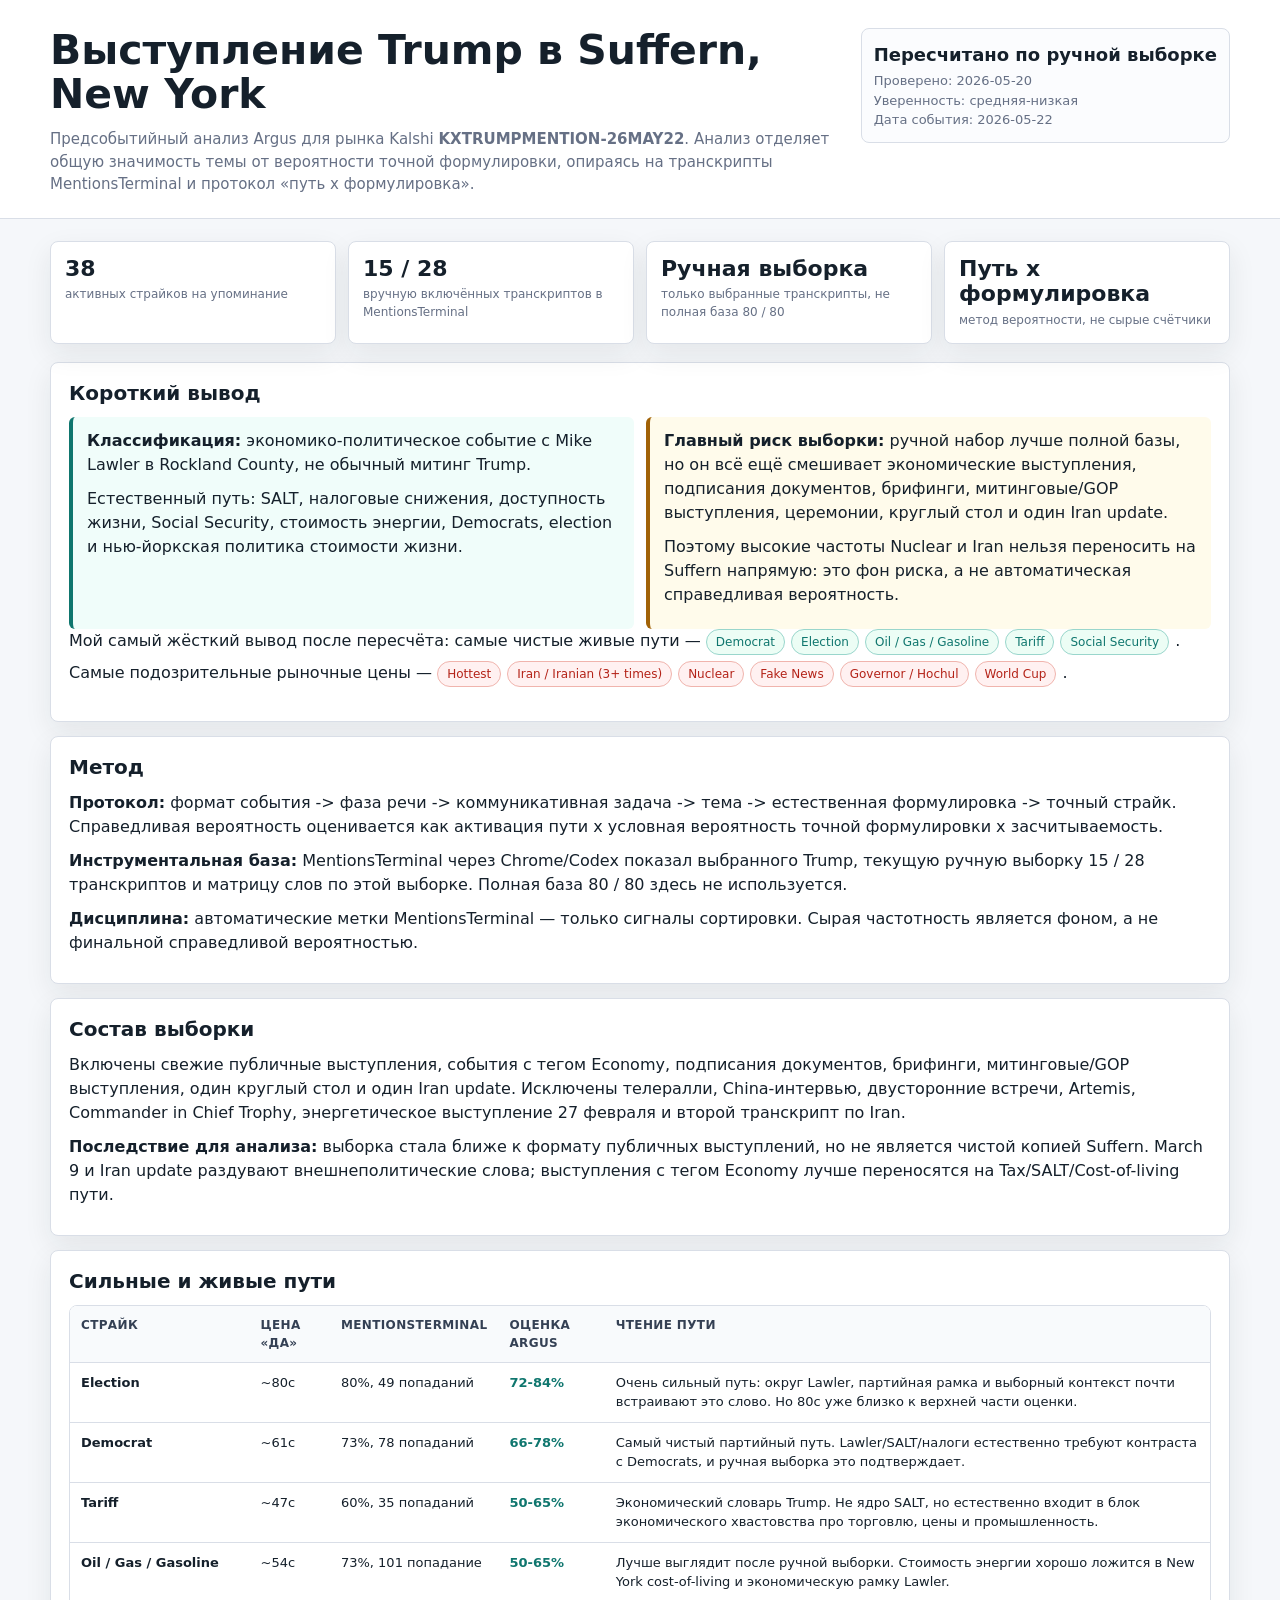
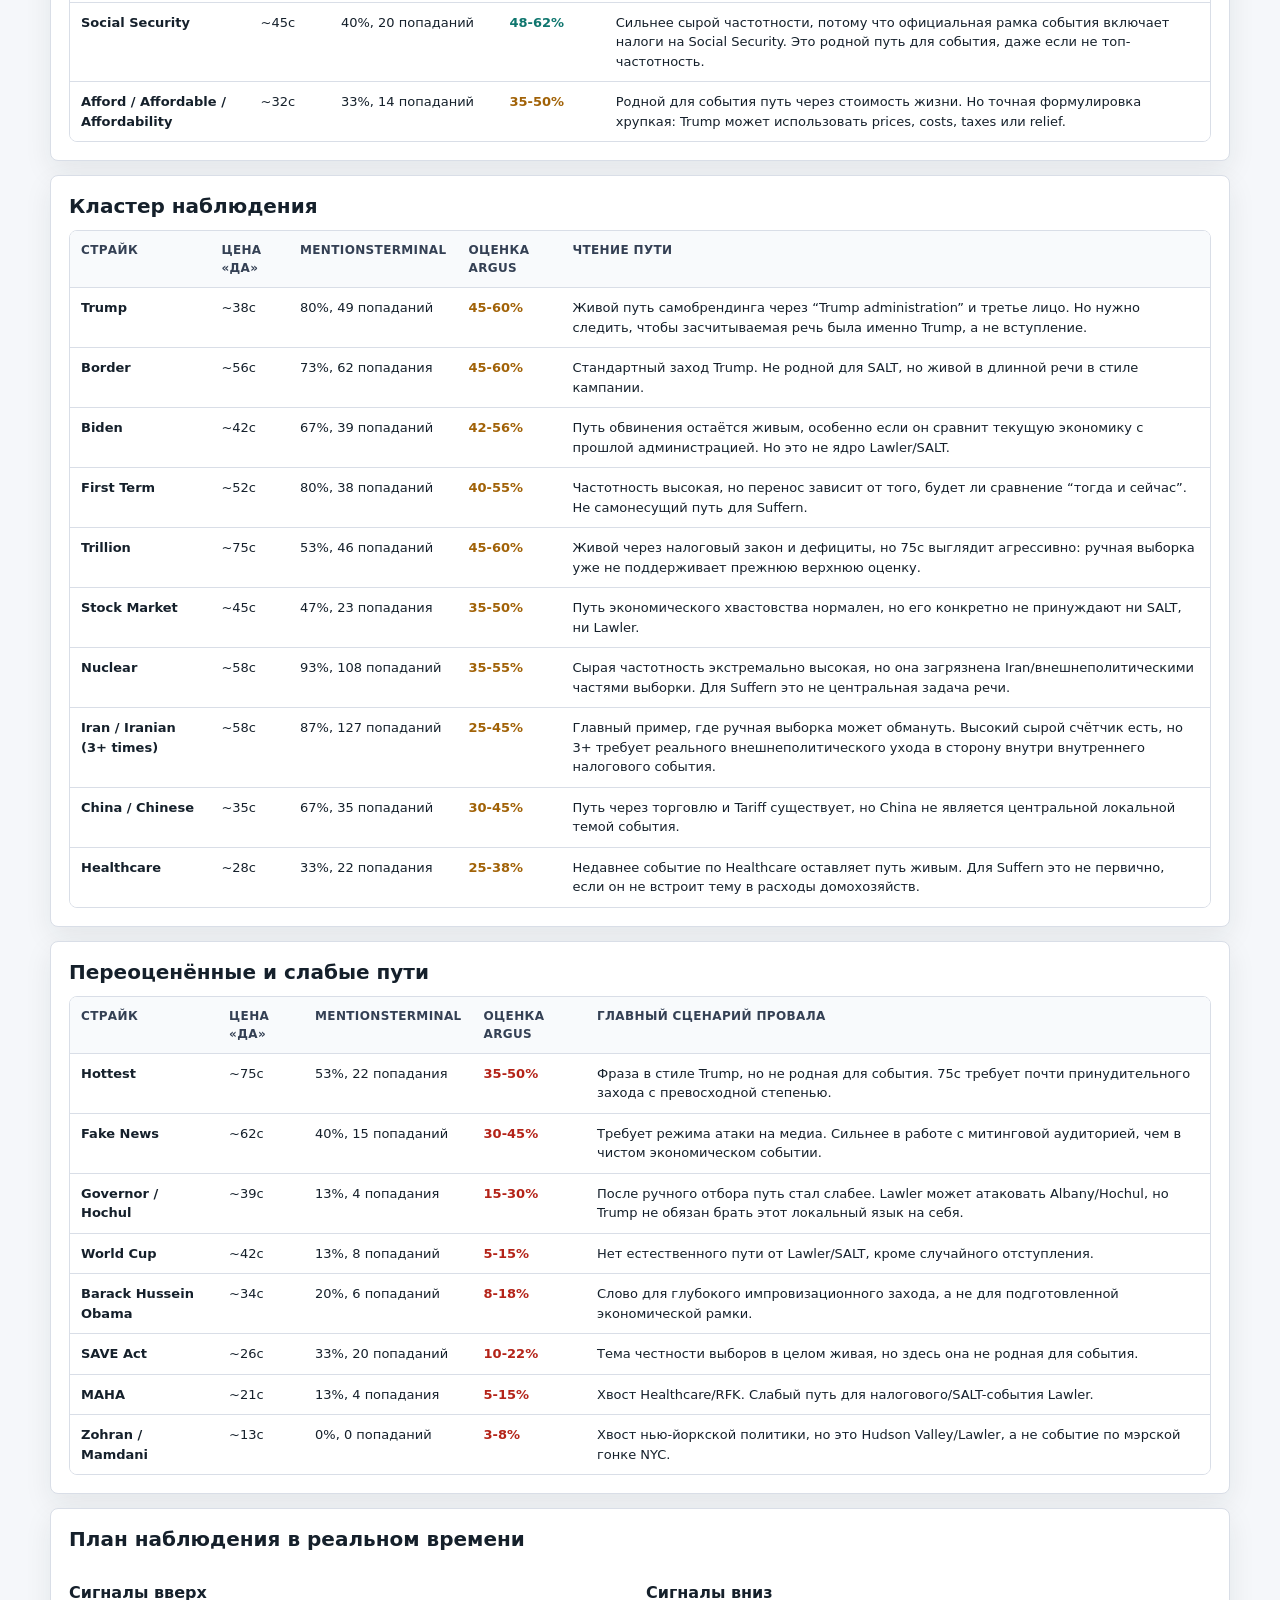
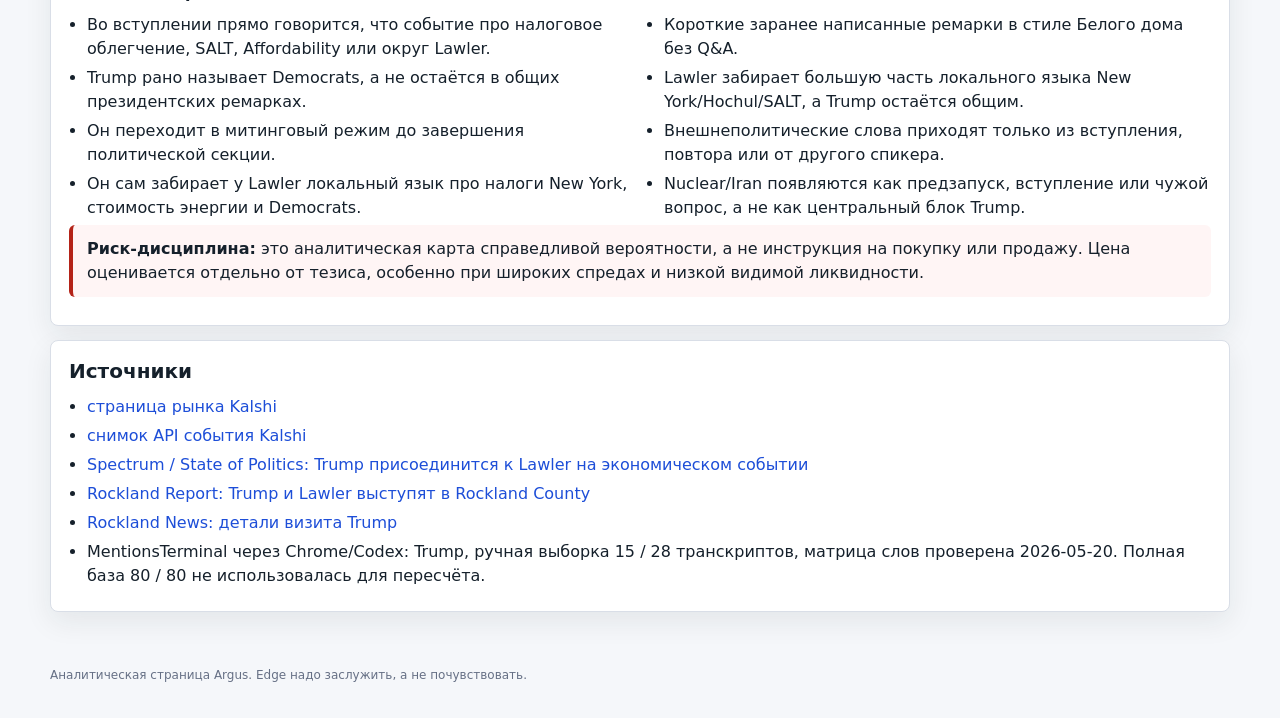
==== commit cee52e8f: "Update Trump report with selected transcript sample" ====
--- a/site/Trump/index.html
+++ b/site/Trump/index.html
@@ -213,9 +213,9 @@
         <p class="subtitle">Предсобытийный анализ Argus для рынка Kalshi <strong>KXTRUMPMENTION-26MAY22</strong>. Анализ отделяет общую значимость темы от вероятности точной формулировки, опираясь на транскрипты MentionsTerminal и протокол «путь x формулировка».</p>
       </div>
       <div class="stamp">
-        <strong>Предварительно</strong>
+        <strong>Пересчитано по ручной выборке</strong>
         Проверено: 2026-05-20<br />
-        Уверенность: средняя<br />
+        Уверенность: средняя-низкая<br />
         Дата события: 2026-05-22
       </div>
     </div>
@@ -224,8 +224,8 @@
   <main class="wrap">
     <div class="grid">
       <div class="metric"><strong>38</strong><span>активных страйков на упоминание</span></div>
-      <div class="metric"><strong>80 / 80</strong><span>транскриптов Trump включены в MentionsTerminal</span></div>
-      <div class="metric"><strong>Economy</strong><span>тег лучших аналогов для этого события</span></div>
+      <div class="metric"><strong>15 / 28</strong><span>вручную включённых транскриптов в MentionsTerminal</span></div>
+      <div class="metric"><strong>Ручная выборка</strong><span>только выбранные транскрипты, не полная база 80 / 80</span></div>
       <div class="metric"><strong>Путь x формулировка</strong><span>метод вероятности, не сырые счётчики</span></div>
     </div>
 
@@ -237,21 +237,27 @@
           <p>Естественный путь: SALT, налоговые снижения, доступность жизни, Social Security, стоимость энергии, Democrats, election и нью-йоркская политика стоимости жизни.</p>
         </div>
         <div class="callout warning">
-          <p><strong>Главный риск рынка:</strong> сырая частотность Trump может завышать слова, которым нужен митинговый заход или внешнеполитический уход в сторону.</p>
-          <p>Примеры: Hottest, Iran 3+ times, World Cup, Obama, Fake News, SAVE Act, MAHA.</p>
+          <p><strong>Главный риск выборки:</strong> ручной набор лучше полной базы, но он всё ещё смешивает экономические выступления, подписания документов, брифинги, митинговые/GOP выступления, церемонии, круглый стол и один Iran update.</p>
+          <p>Поэтому высокие частоты Nuclear и Iran нельзя переносить на Suffern напрямую: это фон риска, а не автоматическая справедливая вероятность.</p>
         </div>
       </div>
       <p>
-        Мой самый жёсткий вывод: самые чистые живые пути — <span class="tag green">Democrat</span><span class="tag green">Social Security</span><span class="tag green">Tariff</span><span class="tag green">Affordability</span>.
-        Самые чистые переоценённые пути — <span class="tag red">Hottest</span><span class="tag red">Iran 3+</span><span class="tag red">World Cup</span><span class="tag red">Obama</span><span class="tag red">SAVE Act</span>.
+        Мой самый жёсткий вывод после пересчёта: самые чистые живые пути — <span class="tag green">Democrat</span><span class="tag green">Election</span><span class="tag green">Oil / Gas / Gasoline</span><span class="tag green">Tariff</span><span class="tag green">Social Security</span>.
+        Самые подозрительные рыночные цены — <span class="tag red">Hottest</span><span class="tag red">Iran / Iranian (3+ times)</span><span class="tag red">Nuclear</span><span class="tag red">Fake News</span><span class="tag red">Governor / Hochul</span><span class="tag red">World Cup</span>.
       </p>
     </section>
 
     <section>
       <h2>Метод</h2>
       <p><strong>Протокол:</strong> формат события -> фаза речи -> коммуникативная задача -> тема -> естественная формулировка -> точный страйк. Справедливая вероятность оценивается как активация пути x условная вероятность точной формулировки x засчитываемость.</p>
-      <p><strong>Инструментальная база:</strong> MentionsTerminal через Chrome/Codex показал выбранного Trump, 80 / 80 включённых транскриптов, видимую матрицу слов и восемь лучших аналоговых транскриптов с тегом Economy.</p>
+      <p><strong>Инструментальная база:</strong> MentionsTerminal через Chrome/Codex показал выбранного Trump, текущую ручную выборку 15 / 28 транскриптов и матрицу слов по этой выборке. Полная база 80 / 80 здесь не используется.</p>
       <p><strong>Дисциплина:</strong> автоматические метки MentionsTerminal — только сигналы сортировки. Сырая частотность является фоном, а не финальной справедливой вероятностью.</p>
+    </section>
+
+    <section>
+      <h2>Состав выборки</h2>
+      <p>Включены свежие публичные выступления, события с тегом Economy, подписания документов, брифинги, митинговые/GOP выступления, один круглый стол и один Iran update. Исключены телералли, China-интервью, двусторонние встречи, Artemis, Commander in Chief Trophy, энергетическое выступление 27 февраля и второй транскрипт по Iran.</p>
+      <p><strong>Последствие для анализа:</strong> выборка стала ближе к формату публичных выступлений, но не является чистой копией Suffern. March 9 и Iran update раздувают внешнеполитические слова; выступления с тегом Economy лучше переносятся на Tax/SALT/Cost-of-living пути.</p>
     </section>
 
     <section>
@@ -271,37 +277,44 @@
             <tr>
               <td><strong>Election</strong></td>
               <td class="num">~80c</td>
-              <td class="num">83%, 293 попадания</td>
-              <td class="num status-strong">72-85%</td>
-              <td>Очень сильный путь. Округ Lawler как конкурентная гонка плюс промежуточные выборы почти встраивают этот путь, но рынок это уже видит.</td>
+              <td class="num">80%, 49 попаданий</td>
+              <td class="num status-strong">72-84%</td>
+              <td>Очень сильный путь: округ Lawler, партийная рамка и выборный контекст почти встраивают это слово. Но 80c уже близко к верхней части оценки.</td>
             </tr>
             <tr>
               <td><strong>Democrat</strong></td>
               <td class="num">~61c</td>
-              <td class="num">74%, 347 попаданий</td>
-              <td class="num status-strong">65-78%</td>
-              <td>Сильный путь. Рамка Белого дома и Lawler естественно создаёт контраст с Democrats.</td>
+              <td class="num">73%, 78 попаданий</td>
+              <td class="num status-strong">66-78%</td>
+              <td>Самый чистый партийный путь. Lawler/SALT/налоги естественно требуют контраста с Democrats, и ручная выборка это подтверждает.</td>
             </tr>
             <tr>
               <td><strong>Tariff</strong></td>
               <td class="num">~47c</td>
-              <td class="num">65%, 399 попаданий</td>
-              <td class="num status-strong">55-70%</td>
-              <td>Сильный экономический словарь Trump. Не родной напрямую для SALT, но очень естественно внутри блока экономического хвастовства.</td>
+              <td class="num">60%, 35 попаданий</td>
+              <td class="num status-strong">50-65%</td>
+              <td>Экономический словарь Trump. Не ядро SALT, но естественно входит в блок экономического хвастовства про торговлю, цены и промышленность.</td>
+            </tr>
+            <tr>
+              <td><strong>Oil / Gas / Gasoline</strong></td>
+              <td class="num">~54c</td>
+              <td class="num">73%, 101 попадание</td>
+              <td class="num status-strong">50-65%</td>
+              <td>Лучше выглядит после ручной выборки. Стоимость энергии хорошо ложится в New York cost-of-living и экономическую рамку Lawler.</td>
             </tr>
             <tr>
               <td><strong>Social Security</strong></td>
               <td class="num">~45c</td>
-              <td class="num">29%, 55 попаданий</td>
-              <td class="num status-strong">50-65%</td>
-              <td>Сильнее сырой частотности, потому что официальная рамка включает налоги на Social Security.</td>
+              <td class="num">40%, 20 попаданий</td>
+              <td class="num status-strong">48-62%</td>
+              <td>Сильнее сырой частотности, потому что официальная рамка события включает налоги на Social Security. Это родной путь для события, даже если не топ-частотность.</td>
             </tr>
             <tr>
               <td><strong>Afford / Affordable / Affordability</strong></td>
               <td class="num">~32c</td>
-              <td class="num">28%, 77 попаданий</td>
-              <td class="num status-watch">38-55%</td>
-              <td>Родной для события путь через доступность жизни и стоимость жизни. Риск точной формулировки остаётся: Trump может сказать prices, costs или taxes вместо этого слова.</td>
+              <td class="num">33%, 14 попаданий</td>
+              <td class="num status-watch">35-50%</td>
+              <td>Родной для события путь через стоимость жизни. Но точная формулировка хрупкая: Trump может использовать prices, costs, taxes или relief.</td>
             </tr>
           </tbody>
         </table>
@@ -323,59 +336,73 @@
           </thead>
           <tbody>
             <tr>
+              <td><strong>Trump</strong></td>
+              <td class="num">~38c</td>
+              <td class="num">80%, 49 попаданий</td>
+              <td class="num status-watch">45-60%</td>
+              <td>Живой путь самобрендинга через “Trump administration” и третье лицо. Но нужно следить, чтобы засчитываемая речь была именно Trump, а не вступление.</td>
+            </tr>
+            <tr>
+              <td><strong>Border</strong></td>
+              <td class="num">~56c</td>
+              <td class="num">73%, 62 попадания</td>
+              <td class="num status-watch">45-60%</td>
+              <td>Стандартный заход Trump. Не родной для SALT, но живой в длинной речи в стиле кампании.</td>
+            </tr>
+            <tr>
+              <td><strong>Biden</strong></td>
+              <td class="num">~42c</td>
+              <td class="num">67%, 39 попаданий</td>
+              <td class="num status-watch">42-56%</td>
+              <td>Путь обвинения остаётся живым, особенно если он сравнит текущую экономику с прошлой администрацией. Но это не ядро Lawler/SALT.</td>
+            </tr>
+            <tr>
+              <td><strong>First Term</strong></td>
+              <td class="num">~52c</td>
+              <td class="num">80%, 38 попаданий</td>
+              <td class="num status-watch">40-55%</td>
+              <td>Частотность высокая, но перенос зависит от того, будет ли сравнение “тогда и сейчас”. Не самонесущий путь для Suffern.</td>
+            </tr>
+            <tr>
               <td><strong>Trillion</strong></td>
               <td class="num">~75c</td>
-              <td class="num">69%, 279 попаданий</td>
-              <td class="num status-watch">55-72%</td>
-              <td>Живой путь через хвастовство налоговым законом и дефицитами. 75c агрессивно, если речь не длинная и не уходит от сценария.</td>
-            </tr>
-            <tr>
-              <td><strong>Oil / Gas / Gasoline</strong></td>
-              <td class="num">~54c</td>
-              <td class="num">69%, 412 попаданий</td>
+              <td class="num">53%, 46 попаданий</td>
               <td class="num status-watch">45-60%</td>
-              <td>Путь через стоимость энергии правдоподобен в нью-йоркской рамке Lawler. Но он не так встроен, как taxes/SALT.</td>
-            </tr>
-            <tr>
-              <td><strong>Border</strong></td>
-              <td class="num">~56c</td>
-              <td class="num">70%, 342 попадания</td>
-              <td class="num status-watch">45-60%</td>
-              <td>Стандартный заход Trump. Менее родной для события, но длинная речь в стиле кампании оставляет путь живым.</td>
-            </tr>
-            <tr>
-              <td><strong>Biden</strong></td>
-              <td class="num">~42c</td>
-              <td class="num">68%, 291 попадание</td>
-              <td class="num status-watch">45-60%</td>
-              <td>Стандартный путь обвинения. Сильнее, если он противопоставит текущую экономику прошлой администрации.</td>
+              <td>Живой через налоговый закон и дефициты, но 75c выглядит агрессивно: ручная выборка уже не поддерживает прежнюю верхнюю оценку.</td>
             </tr>
             <tr>
               <td><strong>Stock Market</strong></td>
               <td class="num">~45c</td>
-              <td class="num">43%, 77 попаданий</td>
+              <td class="num">47%, 23 попадания</td>
               <td class="num status-watch">35-50%</td>
               <td>Путь экономического хвастовства нормален, но его конкретно не принуждают ни SALT, ни Lawler.</td>
             </tr>
             <tr>
-              <td><strong>Governor / Hochul</strong></td>
-              <td class="num">~39c</td>
-              <td class="num">34%, 86 попаданий</td>
-              <td class="num status-watch">35-50%</td>
-              <td>Рамка Lawler атакует Hochul/Albany; точная база по Hochul была слабой, но Governor расширяет путь.</td>
+              <td><strong>Nuclear</strong></td>
+              <td class="num">~58c</td>
+              <td class="num">93%, 108 попаданий</td>
+              <td class="num status-watch">35-55%</td>
+              <td>Сырая частотность экстремально высокая, но она загрязнена Iran/внешнеполитическими частями выборки. Для Suffern это не центральная задача речи.</td>
+            </tr>
+            <tr>
+              <td><strong>Iran / Iranian (3+ times)</strong></td>
+              <td class="num">~58c</td>
+              <td class="num">87%, 127 попаданий</td>
+              <td class="num status-watch">25-45%</td>
+              <td>Главный пример, где ручная выборка может обмануть. Высокий сырой счётчик есть, но 3+ требует реального внешнеполитического ухода в сторону внутри внутреннего налогового события.</td>
             </tr>
             <tr>
               <td><strong>China / Chinese</strong></td>
               <td class="num">~35c</td>
-              <td class="num">69%, 298 попаданий</td>
+              <td class="num">67%, 35 попаданий</td>
               <td class="num status-watch">30-45%</td>
               <td>Путь через торговлю и Tariff существует, но China не является центральной локальной темой события.</td>
             </tr>
             <tr>
               <td><strong>Healthcare</strong></td>
               <td class="num">~28c</td>
-              <td class="num">35%, 181 попадание</td>
-              <td class="num status-watch">25-40%</td>
+              <td class="num">33%, 22 попадания</td>
+              <td class="num status-watch">25-38%</td>
               <td>Недавнее событие по Healthcare оставляет путь живым. Для Suffern это не первично, если он не встроит тему в расходы домохозяйств.</td>
             </tr>
           </tbody>
@@ -400,56 +427,49 @@
             <tr>
               <td><strong>Hottest</strong></td>
               <td class="num">~75c</td>
-              <td class="num">43%, 74 попадания</td>
+              <td class="num">53%, 22 попадания</td>
               <td class="num status-weak">35-50%</td>
               <td>Фраза в стиле Trump, но не родная для события. 75c требует почти принудительного захода с превосходной степенью.</td>
             </tr>
             <tr>
-              <td><strong>Iran / Iranian (3+ times)</strong></td>
-              <td class="num">~58c</td>
-              <td class="num">48%, 315 попаданий</td>
-              <td class="num status-weak">20-40%</td>
-              <td>Свежий внешнеполитический контекст есть, но 3+ требует настоящего ухода в сторону внутри внутреннего налогового события.</td>
-            </tr>
-            <tr>
-              <td><strong>Nuclear</strong></td>
-              <td class="num">~58c</td>
-              <td class="num">63%, 264 попадания</td>
-              <td class="num status-watch">30-50%</td>
-              <td>Может войти через Iran или energy. Всё равно не центральная задача речи.</td>
-            </tr>
-            <tr>
               <td><strong>Fake News</strong></td>
               <td class="num">~62c</td>
-              <td class="num">41%, 99 попаданий</td>
-              <td class="num status-weak">35-50%</td>
+              <td class="num">40%, 15 попаданий</td>
+              <td class="num status-weak">30-45%</td>
               <td>Требует режима атаки на медиа. Сильнее в работе с митинговой аудиторией, чем в чистом экономическом событии.</td>
+            </tr>
+            <tr>
+              <td><strong>Governor / Hochul</strong></td>
+              <td class="num">~39c</td>
+              <td class="num">13%, 4 попадания</td>
+              <td class="num status-weak">15-30%</td>
+              <td>После ручного отбора путь стал слабее. Lawler может атаковать Albany/Hochul, но Trump не обязан брать этот локальный язык на себя.</td>
             </tr>
             <tr>
               <td><strong>World Cup</strong></td>
               <td class="num">~42c</td>
-              <td class="num">10%, 24 попадания</td>
+              <td class="num">13%, 8 попаданий</td>
               <td class="num status-weak">5-15%</td>
               <td>Нет естественного пути от Lawler/SALT, кроме случайного отступления.</td>
             </tr>
             <tr>
               <td><strong>Barack Hussein Obama</strong></td>
               <td class="num">~34c</td>
-              <td class="num">16%, 21 попадание</td>
-              <td class="num status-weak">10-22%</td>
+              <td class="num">20%, 6 попаданий</td>
+              <td class="num status-weak">8-18%</td>
               <td>Слово для глубокого импровизационного захода, а не для подготовленной экономической рамки.</td>
             </tr>
             <tr>
               <td><strong>SAVE Act</strong></td>
               <td class="num">~26c</td>
-              <td class="num">10%, 32 попадания</td>
-              <td class="num status-weak">5-15%</td>
+              <td class="num">33%, 20 попаданий</td>
+              <td class="num status-weak">10-22%</td>
               <td>Тема честности выборов в целом живая, но здесь она не родная для события.</td>
             </tr>
             <tr>
               <td><strong>MAHA</strong></td>
               <td class="num">~21c</td>
-              <td class="num">10%, 12 попаданий</td>
+              <td class="num">13%, 4 попадания</td>
               <td class="num status-weak">5-15%</td>
               <td>Хвост Healthcare/RFK. Слабый путь для налогового/SALT-события Lawler.</td>
             </tr>
@@ -457,7 +477,7 @@
               <td><strong>Zohran / Mamdani</strong></td>
               <td class="num">~13c</td>
               <td class="num">0%, 0 попаданий</td>
-              <td class="num status-weak">5-12%</td>
+              <td class="num status-weak">3-8%</td>
               <td>Хвост нью-йоркской политики, но это Hudson Valley/Lawler, а не событие по мэрской гонке NYC.</td>
             </tr>
           </tbody>
@@ -474,6 +494,7 @@
             <li>Во вступлении прямо говорится, что событие про налоговое облегчение, SALT, Affordability или округ Lawler.</li>
             <li>Trump рано называет Democrats, а не остаётся в общих президентских ремарках.</li>
             <li>Он переходит в митинговый режим до завершения политической секции.</li>
+            <li>Он сам забирает у Lawler локальный язык про налоги New York, стоимость энергии и Democrats.</li>
           </ul>
         </div>
         <div>
@@ -482,6 +503,7 @@
             <li>Короткие заранее написанные ремарки в стиле Белого дома без Q&amp;A.</li>
             <li>Lawler забирает большую часть локального языка New York/Hochul/SALT, а Trump остаётся общим.</li>
             <li>Внешнеполитические слова приходят только из вступления, повтора или от другого спикера.</li>
+            <li>Nuclear/Iran появляются как предзапуск, вступление или чужой вопрос, а не как центральный блок Trump.</li>
           </ul>
         </div>
       </div>
@@ -496,7 +518,7 @@
         <li><a href="https://spectrumlocalnews.com/nys/hudson-valley/politics/2026/05/19/trump-to-join-rep--mike-lawler-for-economic-event-friday">Spectrum / State of Politics: Trump присоединится к Lawler на экономическом событии</a></li>
         <li><a href="https://rocklandreport.com/president-donald-trump-and-rep-mike-lawler-to-deliver-remarks-in-rockland-county-on-may-22/">Rockland Report: Trump и Lawler выступят в Rockland County</a></li>
         <li><a href="https://rocklandnews.com/trump-to-visit-rockland-county-friday/">Rockland News: детали визита Trump</a></li>
-        <li>MentionsTerminal через Chrome/Codex: Trump, 80 / 80 включённых транскриптов, матрица слов и аналоги с тегом Economy проверены 2026-05-20.</li>
+        <li>MentionsTerminal через Chrome/Codex: Trump, ручная выборка 15 / 28 транскриптов, матрица слов проверена 2026-05-20. Полная база 80 / 80 не использовалась для пересчёта.</li>
       </ul>
     </section>
   </main>
